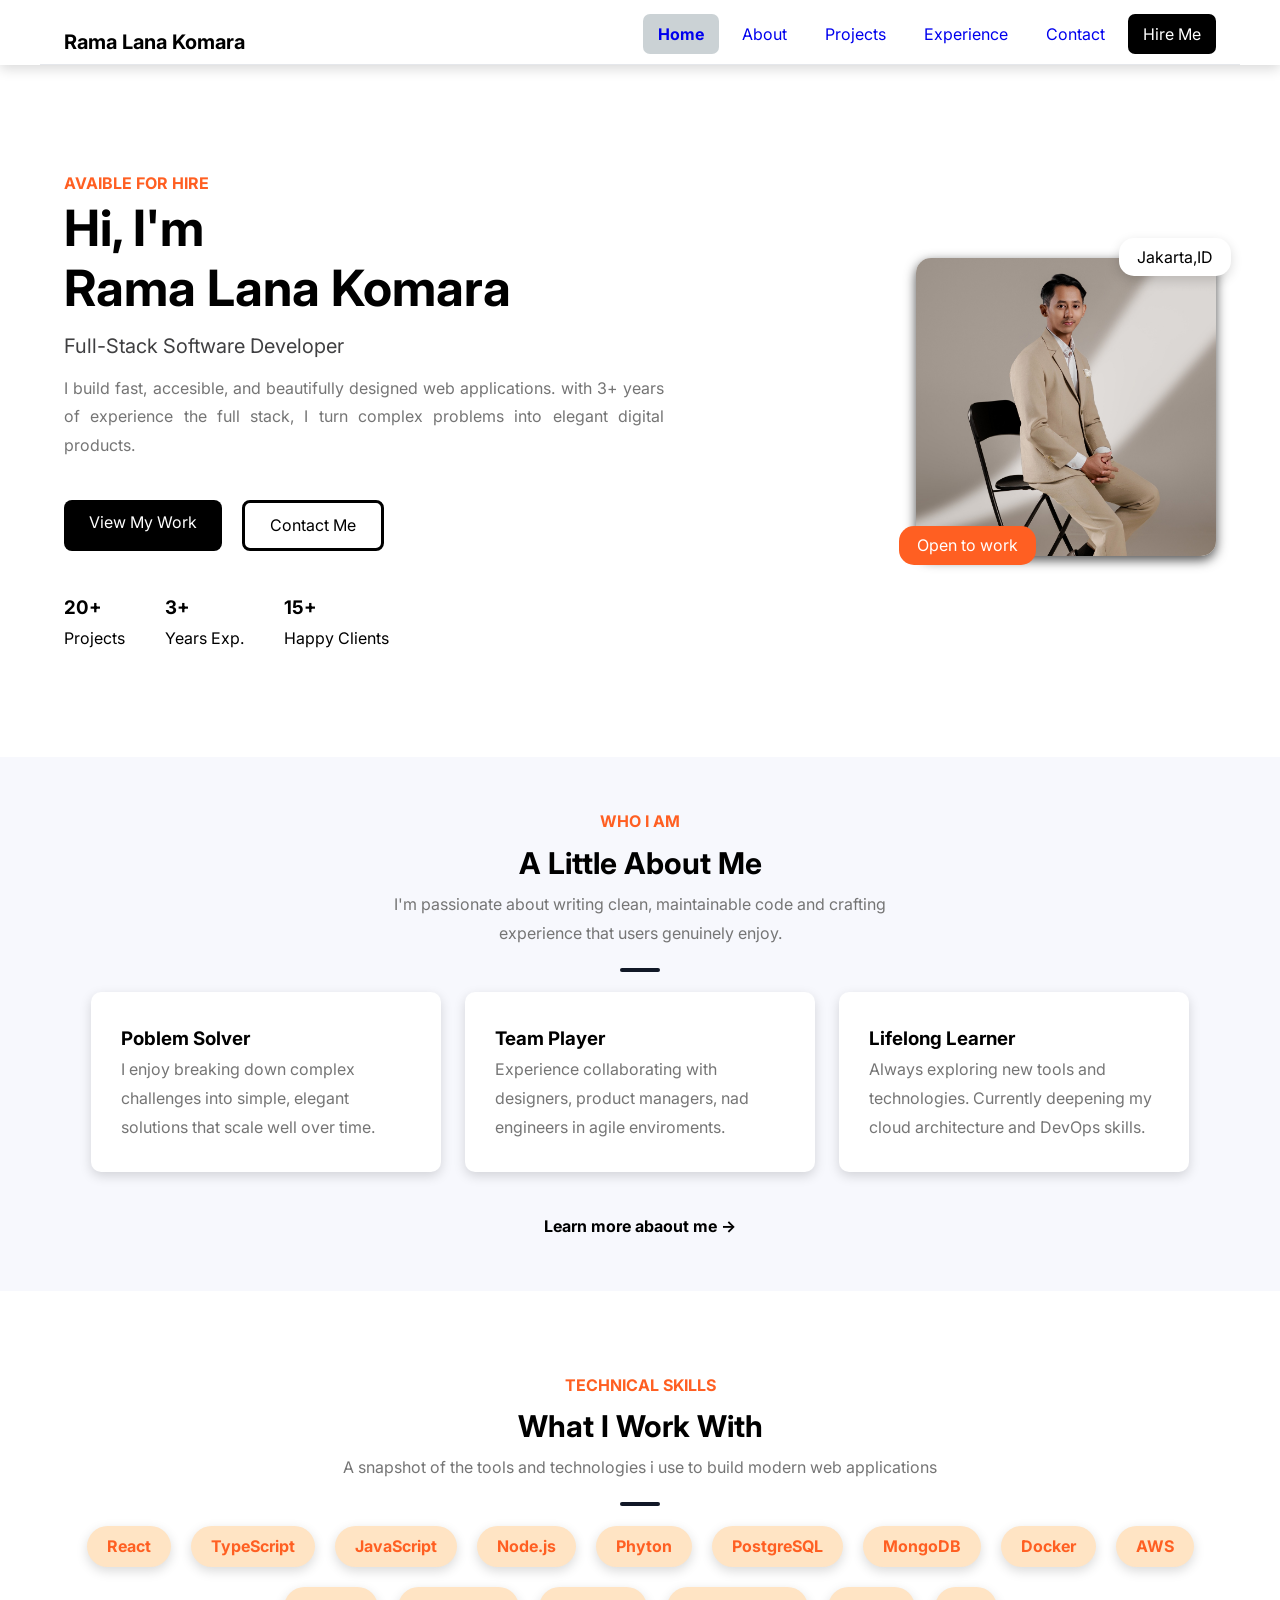
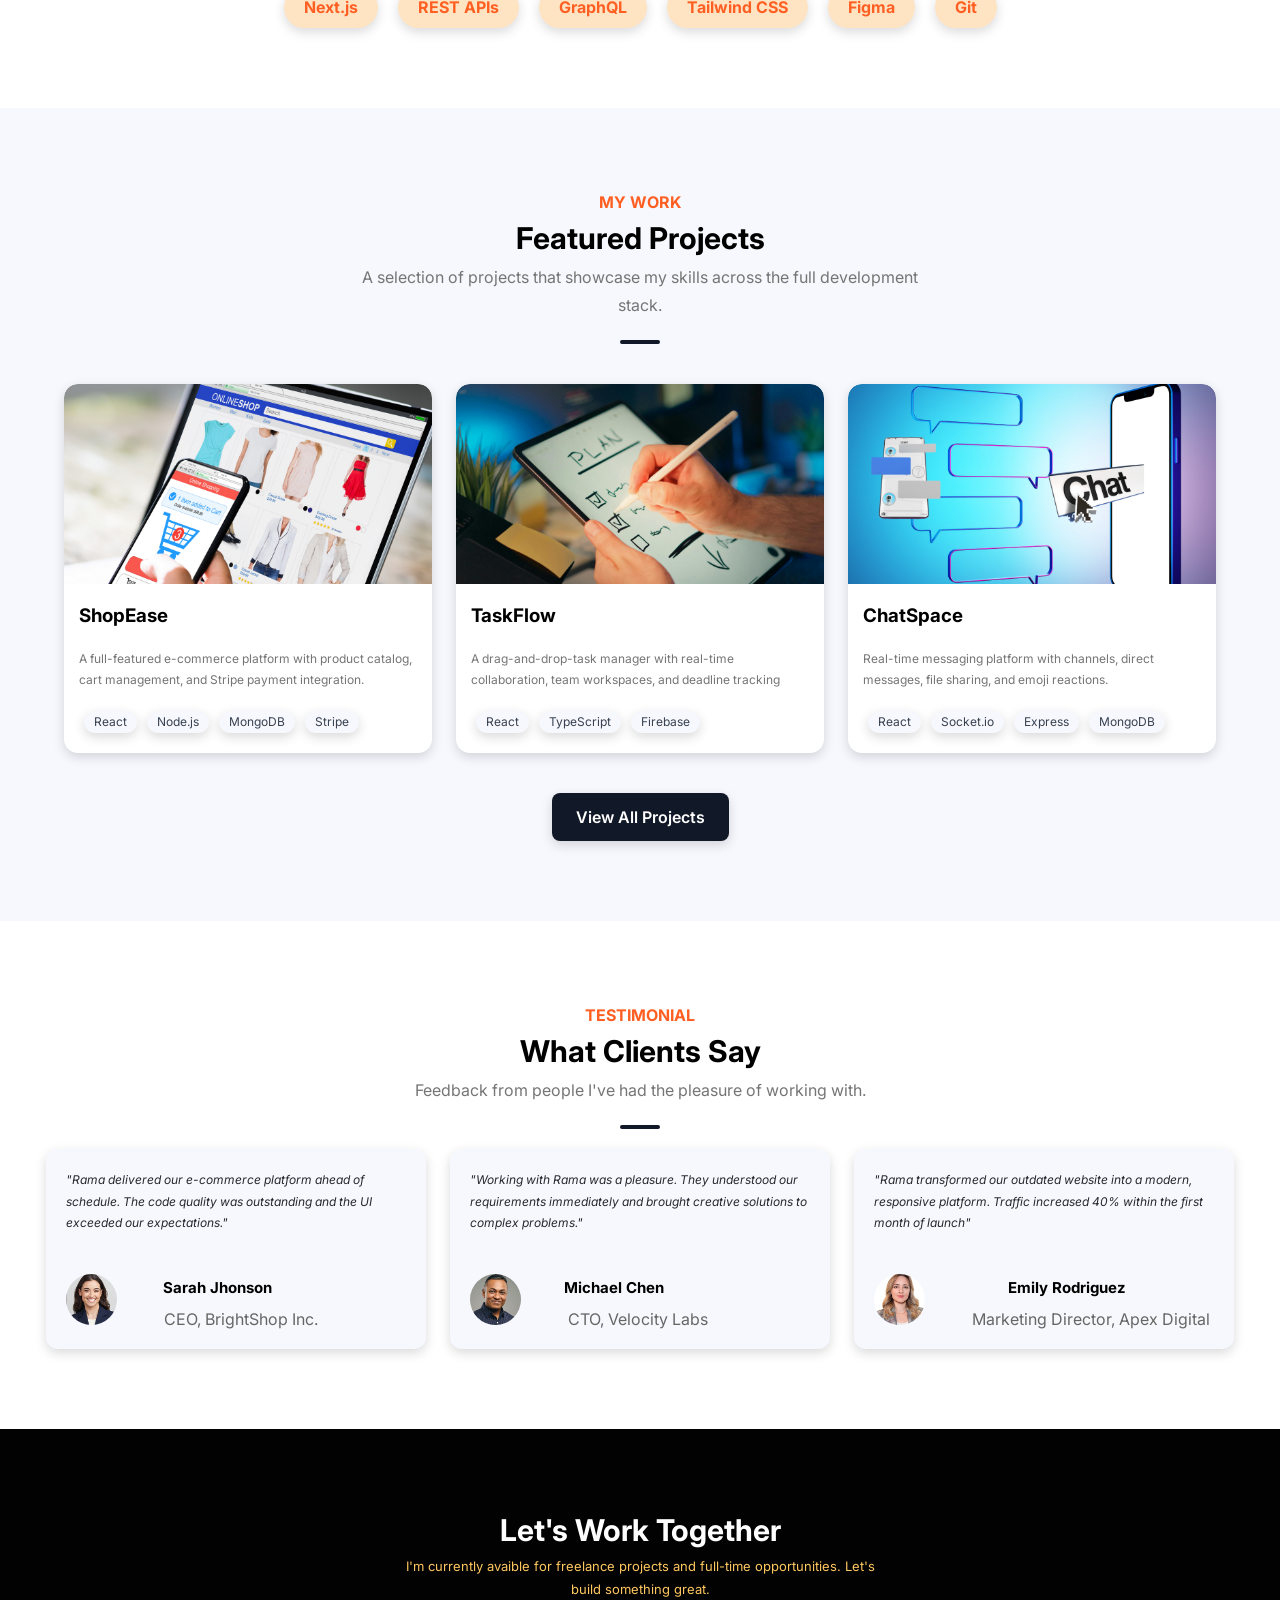
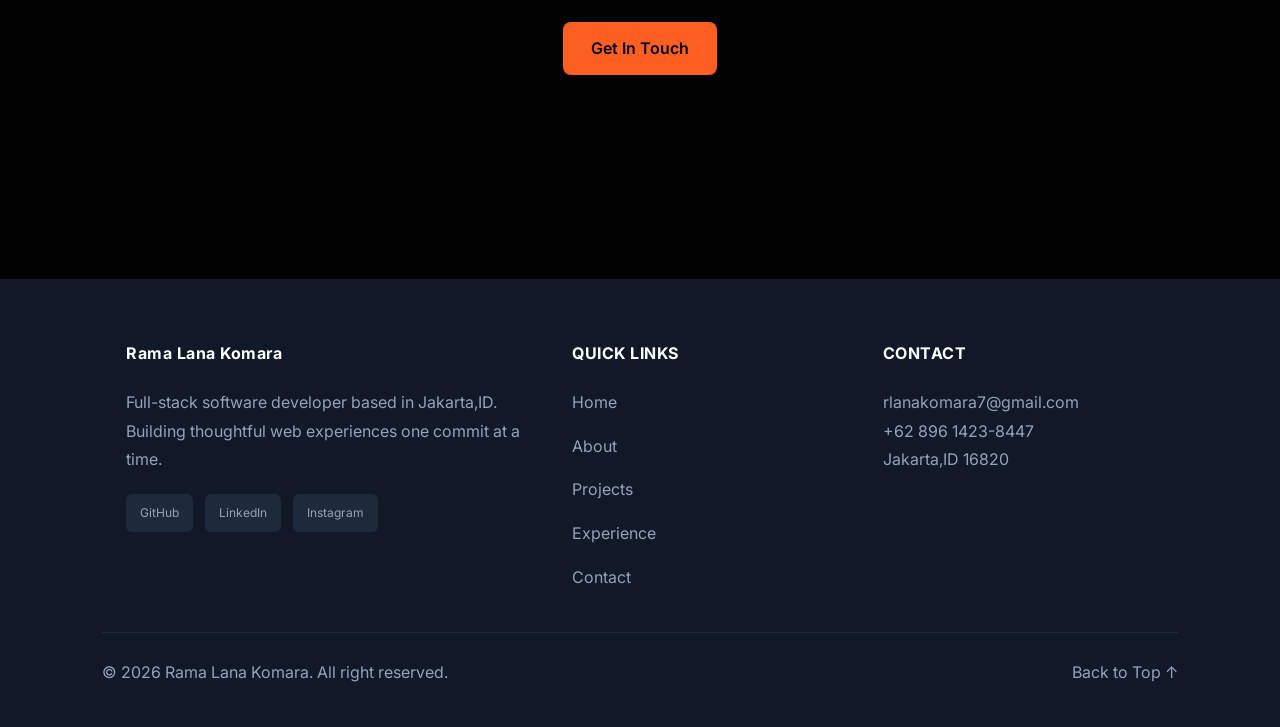
==== index.html @ f05e8a1c "feat : Personal Profile Rama Lana Komara" ====
<!doctype html>
<html lang="en">
  <head>
    <meta charset="UTF-8" />
    <meta name="viewport" content="width=device-width, initial-scale=1.0" />
    <title>Rama Lana Komara</title>
    <link
      href="https://fonts.googleapis.com/css2?family=Inter:wght@100..900&display=swap"
      rel="stylesheet"
    />
    <link rel="stylesheet" href="styles.css" />
  </head>
  <body>
    <header id="home">
      <div class="container">
        <p class="logo">Rama Lana Komara</p>

        <button class="hamburger" id="hamburgerBtn" aria-label="Buka menu">
          <span></span>
          <span></span>
          <span></span>
        </button>

        <nav>
          <ul class="nav">
            <li><a class="navlist active" href="#home">Home</a></li>
            <li><a class="navlist" href="./pages/about.html">About</a></li>
            <li><a class="navlist" href="./pages/project.html">Projects</a></li>
            <li>
              <a class="navlist" href="./pages/experience.html">Experience</a>
            </li>
            <li><a class="navlist" href="./pages/contact.html">Contact</a></li>
            <li><a class="navlist" href="">Hire Me</a></li>
          </ul>
        </nav>
      </div>
    </header>

    <main>
      <section class="hero">
        <div class="container-hero">
          <div>
            <p class="orangetext">AVAIBLE FOR HIRE</p>
            <h1 class="nama">
              Hi, I'm <br />
              Rama Lana Komara
            </h1>
            <h2 class="fullstack">Full-Stack Software Developer</h2>
            <p class="introduction">
              I build fast, accesible, and beautifully designed web
              applications. with 3+ years of experience the full stack, I turn
              complex problems into elegant digital products.
            </p>

            <div class="btn-grup">
              <a class="btn1" href="./pages/project.html">View My Work</a>
              <a class="btn2" href="./pages/contact.html">Contact Me</a>
            </div>

            <div class="stats">
              <div class="stat-item">
                <h3>20+</h3>
                <p>Projects</p>
              </div>

              <div class="stat-item">
                <h3>3+</h3>
                <p>Years Exp.</p>
              </div>

              <div class="stat-item">
                <h3>15+</h3>
                <p>Happy Clients</p>
              </div>
            </div>
          </div>
          <div class="profile-card">
            <div>
              <p class="city">Jakarta,ID</p>
              <img class="profile" src="./assets/SON_9681web.JPG" alt="" />
              <p class="status">Open to work</p>
            </div>
          </div>
        </div>
      </section>

      <section class="aboutme">
        <div class="container">
          <div class="self">
            <p class="orangetext">WHO I AM</p>
            <h2 class="sub">A Little About Me</h2>
            <p>
              I'm passionate about writing clean, maintainable code and crafting
              experience that users genuinely enjoy.
            </p>
          </div>
          <div class="divider"></div>
          <div class="passionate">
            <div class="passionate-card">
              <h3>Poblem Solver</h3>
              <p>
                I enjoy breaking down complex challenges into simple, elegant
                solutions that scale well over time.
              </p>
            </div>

            <div class="passionate-card">
              <h3>Team Player</h3>
              <p>
                Experience collaborating with designers, product managers, nad
                engineers in agile enviroments.
              </p>
            </div>
            <div class="passionate-card">
              <h3>Lifelong Learner</h3>
              <p>
                Always exploring new tools and technologies. Currently deepening
                my cloud architecture and DevOps skills.
              </p>
            </div>
          </div>
          <div class="learn-more">
            <a href="./pages/about.html">Learn more abaout me → </a>
          </div>
        </div>
      </section>

      <section class="skills">
        <div class="container">
          <div class="technical">
            <p class="orangetext">TECHNICAL SKILLS</p>
            <h2 class="sub">What I Work With</h2>
            <p>
              A snapshot of the tools and technologies i use to build modern web
              applications
            </p>
          </div>
          <div class="divider"></div>
          <div>
            <ul class="liskills">
              <li>React</li>
              <li>TypeScript</li>
              <li>JavaScript</li>
              <li>Node.js</li>
              <li>Phyton</li>
              <li>PostgreSQL</li>
              <li>MongoDB</li>
              <li>Docker</li>
              <li>AWS</li>
              <li>Next.js</li>
              <li>REST APIs</li>
              <li>GraphQL</li>
              <li>Tailwind CSS</li>
              <li>Figma</li>
              <li>Git</li>
            </ul>
          </div>
        </div>
      </section>

      <section class="work">
        <div class="container">
          <div class="descmywork">
            <p class="orangetext">MY WORK</p>
            <h2 class="sub">Featured Projects</h2>
            <p>
              A selection of projects that showcase my skills across the full
              development stack.
            </p>
          </div>
          <div class="divider"></div>

          <div class="articlemywork">
            <article>
              <img class="imgproject" src="./assets/1.png" alt="" />
              <h3>ShopEase</h3>
              <p>
                A full-featured e-commerce platform with product catalog, cart
                management, and Stripe payment integration.
              </p>
              <ul>
                <li class="lifeatured">React</li>
                <li class="lifeatured">Node.js</li>
                <li class="lifeatured">MongoDB</li>
                <li class="lifeatured">Stripe</li>
              </ul>
            </article>

            <article>
              <img class="imgproject" src="./assets/3.png" alt="" />
              <h3>TaskFlow</h3>
              <p>
                A drag-and-drop-task manager with real-time collaboration, team
                workspaces, and deadline tracking
              </p>
              <ul>
                <li class="lifeatured">React</li>
                <li class="lifeatured">TypeScript</li>
                <li class="lifeatured">Firebase</li>
              </ul>
            </article>

            <article>
              <img class="imgproject" src="./assets/2.png" alt="" />
              <h3>ChatSpace</h3>
              <p>
                Real-time messaging platform with channels, direct messages,
                file sharing, and emoji reactions.
              </p>
              <ul>
                <li class="lifeatured">React</li>
                <li class="lifeatured">Socket.io</li>
                <li class="lifeatured">Express</li>
                <li class="lifeatured">MongoDB</li>
              </ul>
            </article>
          </div>
          <a class="viewproject" href="./pages/project.html"
            >View All Projects</a
          >
        </div>
      </section>

      <section class="testimonial">
        <div class="desctestimonial">
          <p class="orangetext">TESTIMONIAL</p>
          <h2 class="sub">What Clients Say</h2>
          <p>Feedback from people I've had the pleasure of working with.</p>
        </div>
        <div class="divider"></div>
        <div class="container-testi">
          <article class="testimonial-card">
            <blockquote>
              <p>
                "Rama delivered our e-commerce platform ahead of schedule. The
                code quality was outstanding and the UI exceeded our
                expectations."
              </p>
            </blockquote>
            <div class="client">
              <img class="imgclient" src="./assets/zxcv.jpg" alt="" />
              <div>
                <h3>Sarah Jhonson</h3>
                <p>CEO, BrightShop Inc.</p>
              </div>
            </div>
          </article>

          <article class="testimonial-card">
            <blockquote>
              <p>
                "Working with Rama was a pleasure. They understood our
                requirements immediately and brought creative solutions to
                complex problems."
              </p>
            </blockquote>
            <div class="client">
              <img class="imgclient" src="./assets/zx.jpg" alt="" />
              <div>
                <h3>Michael Chen</h3>
                <p>CTO, Velocity Labs</p>
              </div>
            </div>
          </article>

          <article class="testimonial-card">
            <blockquote>
              <p>
                "Rama transformed our outdated website into a modern, responsive
                platform. Traffic increased 40% within the first month of
                launch"
              </p>
            </blockquote>
            <div class="client">
              <img class="imgclient" src="./assets/zxc.jpg" alt="" />
              <div>
                <h3>Emily Rodriguez</h3>
                <p>Marketing Director, Apex Digital</p>
              </div>
            </div>
          </article>
        </div>
      </section>

      <section class="together">
        <div class="container">
          <h2>Let's Work Together</h2>
          <p>
            I'm currently avaible for freelance projects and full-time
            opportunities. Let's build something great.
          </p>
          <a href="./pages/contact.html">Get In Touch</a>
        </div>
      </section>
    </main>

    <footer>
      <div class="container">
        <div class="your">
          <h3>Rama Lana Komara</h3>
          <p>
            Full-stack software developer based in Jakarta,ID. Building
            thoughtful web experiences one commit at a time.
          </p>
          <ul class="SOCMED">
            <li><a href="https://github.com/rlanakomara7">GitHub</a></li>
            <li>
              <a href="https://www.linkedin.com/in/rama-lana-komara/"
                >LinkedIn</a
              >
            </li>
            <li>
              <a href="https://www.instagram.com/ramalana.k/">Instagram</a>
            </li>
          </ul>
        </div>

        <div>
          <h3>QUICK LINKS</h3>
          <ul class="quicklink">
            <li><a href="#home">Home</a></li>
            <li><a href="./pages/about.html">About</a></li>
            <li><a href="./pages/project.html">Projects</a></li>
            <li><a href="./pages/experience.html">Experience</a></li>
            <li><a href="./pages/contact.html">Contact</a></li>
          </ul>
        </div>

        <div class="contact">
          <h3>CONTACT</h3>
          <p>rlanakomara7@gmail.com</p>
          <p>+62 896 1423-8447</p>
          <p>Jakarta,ID 16820</p>
        </div>
      </div>
      <hr />
      <div class="copyright">
        <p>&copy; 2026 Rama Lana Komara. All right reserved.</p>
        <a href="#home">Back to Top ↑</a>
      </div>
    </footer>
  </body>
</html>
---- styles.css ----
* {
  margin: 0;
  padding: 0;
  box-sizing: border-box;
}

:root {
  --primary: #ffffff;
  --secondary: #f7f8fd;
  --third: rgb(181, 191, 196);
  --shadow: 0 4px 12px rgba(0, 0, 0, 0.15);
}

body {
  font-family: "Inter", sans-serif;
  line-height: 1.8;
  margin: 0 auto;
}

.container {
  width: 100%;
  max-width: 1200px;
  margin: 0 auto;
  padding: 0 24px;
}

/* section ------------------------------------------------- */
.hero {
  padding: 80px 0;
}

.aboutme {
  background: var(--secondary);
  padding: 80px 0;
}

.skills {
  padding: 80px 0;
}

.work {
  background: var(--secondary);
  padding: 80px 0;
}

.testimonial {
  padding: 80px 0;
}

footer {
  background: #111827;
  color: white;
  padding: 80px 80px;
}

.orangetext {
  color: #ff5f22;
  font-weight: bold;
}

.sub {
  font-size: 30px;
  color: black;
}

/* header ------------------------------------------------- */
header {
  box-shadow: var(--shadow);
}
#home .container {
  display: flex;
  justify-content: space-between;
  align-items: center;
  border-bottom: 1px solid #e5e7eb;
  width: 100%;
  padding-top: 20px;
}

.logo {
  font-size: 20px;
  font-weight: bolder;
}

.nav {
  list-style: none;
  display: flex;
  gap: 8px;
  margin-bottom: 15px;
}

.navlist {
  text-decoration: none;
  border-radius: 7px;
  border-style: none;
  padding: 10px 15px;
}

.nav li:last-child a {
  background-color: black;
  color: var(--primary);
}

.navlist:hover {
  background-color: var(--third);
}

.navlist.active {
  background-color: rgba(181, 191, 196, 0.7);
  font-weight: bold;
}

/* hero ------------------------------------------------- */
.container-hero {
  max-width: 1200px;
  margin: 0 auto;
  padding: 24px;
  display: flex;
  justify-content: space-between;
  align-items: center;
  gap: 60px;
}

.profile {
  width: 300px;
  border-radius: 15px;
  box-shadow: 0 4px 12px rgba(0, 0, 0, 0.7);
}

.stats {
  display: flex;
  gap: 40px;
  margin-top: 40px;
}
.aboutme {
  padding: 50px 0;
}

.btn-grup {
  display: flex;
  gap: 20px;
  margin-top: 40px;
}

.btn1,
.btn2 {
  text-decoration: none;
  border-radius: 8px;
  padding: 8px 25px;
}

.btn1 {
  color: white;
  background-color: black;
}

.btn2 {
  color: black;
  background-color: white;
  border-style: solid;
}

.nama {
  font-size: 50px;
  line-height: 1.2;
}

.fullstack {
  font-weight: 400;
  margin: 10px 0;
  font-size: 20px;
  color: #3f3f41;
}

.introduction {
  text-align: justify;
  max-width: 600px;
  color: rgb(117, 117, 117);
}

.profile-card {
  position: relative;
  display: inline-block;
  padding: 70px 0;
}
.city {
  position: absolute;
  top: 50px;
  right: -15px;

  background: white;
  padding: 5px 18px;
  border-radius: 15px;
  box-shadow: var(--shadow);
}

.status {
  color: white;
  position: absolute;
  bottom: 70px;
  left: -17px;
  background-color: #ff5f22;
  padding: 5px 18px;
  border-radius: 15px;
}

/* aboutme ------------------------------------------------- */

.self {
  text-align: center;
  max-width: 550px;
  color: rgb(117, 117, 117);
  margin: 0 auto;
}

.divider {
  width: 40px;
  border: none;
  height: 4px;
  background: #111827;
  border-radius: 999px;
  margin: 20px auto;
}

.passionate {
  display: flex;
  justify-content: center;
  gap: 24px;
}

.learn-more {
  text-align: center;
  margin-top: 40px;
}
.learn-more a {
  text-decoration: none;
  color: black;
  font-weight: bold;
}

.passionate-card {
  background-color: white;
  border-radius: 10px;
  padding: 30px;
  max-width: 350px;
  text-align: start;
  box-shadow: 0 4px 12px rgba(0, 0, 0, 0.15);
  p {
    color: rgb(117, 117, 117);
  }
}

/* skills ------------------------------------------------- */

.technical {
  text-align: center;
  max-width: 650px;
  color: rgb(117, 117, 117);
  margin: 0 auto;
}

.divider {
  width: 40px;
  border: none;
  height: 4px;
  background: #111827;
  border-radius: 999px;
  margin: 20px auto;
}

#skills {
  color: #ff5f22;
  font-weight: bold;
}

.liskills {
  display: flex;
  align-items: center;
  justify-content: center;
  flex-wrap: wrap;
  gap: 20px;
}

.liskills li {
  list-style: none;
  color: #ff5f22;
  background-color: bisque;
  border-radius: 24px;
  padding: 6px 20px;
  font-weight: bold;
  box-shadow: var(--shadow);
}

/* feautured my work project ------------------------------------------------- */

.descmywork {
  text-align: center;
  max-width: 600px;
  color: rgb(117, 117, 117);
  margin: 0 auto;
}

.divider {
  width: 40px;
  border: none;
  height: 4px;
  background: #111827;
  border-radius: 999px;
  margin: 20px auto;
}

.imgproject {
  width: 100%;
  border-radius: 14px 14px 0 0;
  height: 250px;
  object-fit: cover;
}

.descmywork h2 {
  margin: 6px 0 10px;
  color: black;
  font-size: 30px;
  line-height: 1;
}
/* ------------- Pakai Flex----------------- */
.articlemywork {
  display: flex;
  justify-content: center;
  align-items: stretch;
  gap: 24px;
  margin-top: 40px;
}

.articlemywork article {
  display: flex;
  flex-direction: column;
  background-color: var(--primary);
  border-radius: 14px;
  box-shadow: var(--shadow);
  overflow: hidden;
  flex: 1;
  border-radius: 14px;
}

.articlemywork article p {
  display: flex;
  text-align: start;
  color: rgb(117, 117, 117);
  margin: 0 auto;
  font-size: 12px;
  padding: 0 15px;
}

article ul {
  display: flex;
  flex-wrap: wrap;
  gap: 10px;
  margin: 20px 20px;
}

.articlemywork article li {
  font-size: 12px;
  display: flex;
  text-align: justify;
  list-style: none;
  padding: 0 10px;
  border-radius: 24px;
  background-color: var(--secondary);
  box-shadow: 0 4px 12px rgba(0, 0, 0, 0.15);
}

.articlemywork article h3 {
  padding: 15px 15px;
}

.viewproject {
  display: block;
  width: fit-content;
  margin: 40px auto 0;
  padding: 10px 24px;
  color: white;
  background-color: #111827;
  border-radius: 8px;
  text-decoration: none;
  font-weight: 600;
  box-shadow: var(--shadow);
}

/* testimonial ------------------------------------------------- */

.desctestimonial {
  text-align: center;
  max-width: 600px;
  color: rgb(117, 117, 117);
  margin: 0 auto;
}

.desctestimonial h2 {
  margin: 6px 0 10px;
  color: black;
  font-size: 30px;
  line-height: 1;
}
.divider {
  width: 40px;
  border: none;
  height: 4px;
  background: #111827;
  border-radius: 999px;
  margin: 20px auto;
}

.container-testi {
  display: flex;
  justify-content: center;
  flex-direction: row;
  max-width: 1200px;
  margin: 0 auto;
  gap: 24px;
}

.client {
  display: flex;
  flex-direction: row;
  margin: 20px 20px;
  gap: 20px;
}

.imgclient {
  position: absolute;
  width: 4%;
  border-radius: 50%;
}

.client div {
  text-align: center;
  padding-left: 50px;
}

.testimonial-card {
  width: 380px;
  height: 200px;
  border-radius: 12px;
  background-color: var(--secondary);
  box-shadow: var(--shadow);
}

.testimonial blockquote {
  color: rgb(38, 41, 46);
  font-style: italic;
  font-size: 12px;
  padding: 20px 20px;
}

.client h3 {
  margin: 0 0 6px;
  font-size: 15px;
}

.client p {
  margin: 0;
  color: #666;
  line-height: 1.5;
  padding-left: 48px;
}

/* together ------------------------------------------------- */

.together {
  background-color: rgb(2, 2, 2);
  height: 50vh;
  color: rgb(255, 199, 96);
  text-align: center;
  margin: 0 auto;
  padding: 80px;
}
.together p {
  margin: 0 auto;
  font-size: small;
  font-weight: 400;
  max-width: 500px;
}

.together a {
  text-decoration: none;
  color: rgb(4, 4, 19);
  display: inline-block;
  padding: 12px 28px;
  background-color: #ff5f22;
  text-decoration: none;
  border-radius: 8px;
  font-weight: 600;
  margin-top: 20px;
}
.together h2 {
  margin: 6px 0 10px;
  color: white;
  font-size: 30px;
  line-height: 1;
}

/* footer ------------------------------------------------- */
footer {
  padding: 60px 8% 40px;
  align-items: center;
}

footer .container {
  display: grid;
  grid-template-columns: 1.5fr 1fr 1fr;
  justify-content: center;
  align-items: start;
  width: 100%;
  gap: 40px;
}

.container li,
.container a {
  text-decoration: none;
  list-style: none;
}

footer h3 {
  color: white;
  margin-bottom: 20px;
  font-size: 16px;
  letter-spacing: 0.5px;
}

.SOCMED {
  padding: 0;
  margin: 0;
  display: flex;
  gap: 12px;
}

.SOCMED li a {
  display: inline-block;
  text-decoration: none;
  color: #94a3b8;
  background-color: #1e293b;
  padding: 8px 14px;
  border-radius: 6px;
  font-size: 12px;
  margin-top: 20px;
}

.quicklink {
  list-style: none;
  padding: 0;
  margin: 0;
  display: flex;
  flex-direction: column;
  gap: 15px;
}

.quicklink li a {
  text-decoration: none;
  color: #94a3b8;
}

footer hr {
  width: 100%;
  border: none;
  border-top: 1px solid #1e293b;
  margin: 40px 0 25px 0;
}

.copyright {
  display: flex;
  text-align: center;
  justify-content: space-between;
}

.your p,
.copyright p,
.contact p,
.copyright a {
  color: #94a3b8;
}
.copyright a {
  text-decoration: none;
}

/* =========================================================
   PAGE: ABOUT (/pages/about.html)
========================================================= */

.page-header {
  background: var(--secondary);
  padding: 80px 0;
  text-align: center;
}

.page-header h1 {
  font-size: 42px;
  color: black;
  margin: 10px 0;
}

.page-header .lead {
  max-width: 600px;
  margin: 0 auto;
  color: rgb(117, 117, 117);
}

.about-story {
  padding: 80px 0;
}

.about-story .datathumb {
  display: flex;
  gap: 30px;
  margin-top: 30px;
}

.datathumb li {
  background-color: var(--secondary);
  box-shadow: var(--shadow);
  padding: 5px 10px;
  border-radius: 24px;
  font-weight: 300;
  font-size: 14px;
}
.about-story-grid {
  display: flex;
  align-items: center;
  gap: 180px;
}

.about-story-grid img {
  width: 320px;
  border-radius: 15px;
  box-shadow: var(--shadow);
}

.about-story-text h2 {
  font-size: 30px;
  color: black;
  margin-bottom: 16px;
}

.about-story-text p {
  color: rgb(117, 117, 117);
  text-align: justify;
  margin-bottom: 16px;
  max-width: 1000px;
}

.values-grid {
  display: flex;
  justify-content: center;
  gap: 24px;
  margin-top: 40px;
  flex-wrap: wrap;
}

.academicbg {
  background-color: var(--secondary);
  padding: 50px 50px;
}

.timeline {
  max-width: 900px;
  margin: 40px auto 0;
}

.timeline-item:not(:last-child)::before {
  content: "";
  position: absolute;
  left: 7px;
  top: 100px;
  width: 2px;
  height: 100%;
  background: var(--third);
}

.timeline-dot {
  width: 16px;
  height: 16px;
  border-radius: 50%;
  background: #ff5f22;
  flex-shrink: 0;
  margin-top: 90px;
}

.timeline-item {
  display: flex;
  gap: 24px;
  padding-bottom: 32px;
  position: relative;
}

.timeline-content {
  background-color: var(--primary);
  box-shadow: var(--shadow);
  padding: 20px 20px;
  border-radius: 14px;
  font-size: medium;
}

.timeline-content h3 {
  color: black;
  margin-bottom: 4px;
}

.timeline-content span {
  color: #ff5f22;
  font-size: 13px;
  font-weight: bold;
}

.timeline-content p {
  margin-top: 6px;
  padding:;
}

.eduyear {
  color: #ff5f22;
  font-weight: 600;
  font-size: small;
}
.eduplace {
  color: #ff5f22;
  font-weight: bold;
}
.timelinehead {
  display: flex;
  justify-content: space-between;
  align-items: center;
}

.timelinehead p {
  background-color: #f3d2c5;
  padding: 0 5px;
  border-radius: 24px;
}

.timelinedesc {
  font-size: 0.9em;
}

.career {
  padding: 50px 50px;
}
.experiencehead {
  display: flex;
  justify-content: space-between;
  align-items: center;
}

.experience-card {
  background-color: var(--primary);
  box-shadow: var(--shadow);
  padding: 20px 20px;
  border-radius: 14px;
  margin: 30px;
}
.experiencehead h3 {
  font-size: 1.3em;
}
.experiencehead p {
  background-color: var(--secondary);
  box-shadow: var(--shadow);
  font-size: 0.8em;
}

.loct {
  font-weight: 500;
}

.experiencelist li {
  color: #37465c;
  list-style: disc;
  list-style-position: inside;
}

.proficiency {
  padding: 50px 50px;
  background-color: var(--secondary);
}

.skill-grid {
  display: grid;
  grid-template-columns: repeat(2, 1fr);
  column-gap: 60px;
  row-gap: 0;
  margin-top: 40px;
}

.skill-column {
  display: flex;
  flex-direction: column;
  gap: 28px;
}

.skill-item {
  width: 100%;
}

.skill-label {
  display: flex;
  justify-content: space-between;
  align-items: center;
  margin-bottom: 8px;
}

.skill-label h3 {
  font-size: 1em;
  font-weight: 500;
}

.skill-label p {
  color: #ff5f22;
  font-weight: bold;
  font-size: 14px;
}

.skill-bar {
  width: 100%;
  height: 6px;
  background: #9baeca;
  border-radius: 999px;
  /* overflow: hidden; */
}

.skill-fill {
  height: 100%;
  background-color: #111827;
  border-radius: 999px;
}

.li-hobbies {
  display: flex;
  align-items: center;
  justify-content: center;
  flex-wrap: wrap;
  gap: 20px;
  margin-top: 50px;
}

.li-hobbies li {
  list-style: none;
  color: black;
  background-color: var(--secondary);
  border-radius: 24px;
  padding: 6px 20px;
  font-weight: 400;
  box-shadow: var(--shadow);
}

/* =========================================================
   PAGE: My Projects (/pages/project.html)
========================================================= */

.detail-list {
  display: flex;
  justify-content: center;
  gap: 30px;
  list-style: none;
  margin-top: 40px;
  margin-bottom: 40px;
}

.filter-btn {
  background-color: var(--secondary);
  box-shadow: var(--shadow);
  padding: 5px 20px;
  border-radius: 999px;
  border: 1px solid var(--secondary);
  cursor: pointer;
  font-size: 0.9em;
}

.filter-btn.active {
  color: white;
  background-color: #111827;
}

.project-grid {
  display: grid;
  grid-template-columns: repeat(3, 1fr);
  gap: 24px;
  margin: 30px 100px;
}

.project-card {
  display: flex;
  flex-direction: column;
  background: var(--primary);
  border-radius: 14px;
  box-shadow: var(--shadow);
}

.imgproject {
  width: 100%;
  height: 200px;
  object-fit: cover;
}

.project-body {
  display: flex;
  flex-direction: column;
  /* flex: 1; */
  padding: 20px;
}

.project-label {
  display: flex;
  justify-content: space-between;
  align-items: center;
  margin-bottom: 8px;
}

.project-label h3 {
  font-size: 1em;
  color: #111827;
}

.badge {
  font-size: 11px;
  font-weight: 600;
  color: #ff5f22;
  background: #fff1eb;
  padding: 4px 10px;
  border-radius: 999px;
}

.project-desc {
  font-size: 13px;
  color: #6b7280;
  margin-bottom: 16px;
}

.tech-list {
  display: flex;
  flex-wrap: wrap;
  gap: 8px;
  list-style: none;
  margin-bottom: 20px;
}

.lifeatured {
  font-size: 11px;
  background: var(--secondary);
  padding: 4px 10px;
  border-radius: 999px;
  color: #374151;
}

.btn-project {
  display: flex;
  gap: 15px;
  margin-top: auto;
}

.git,
.live {
  flex: 1;
  text-align: center;
  padding: 8px 0;
  border-radius: 8px;
  text-decoration: none;
  font-size: 13px;
  font-weight: 600;
}

.git {
  border: 1px solid #d1d5db;
  color: #111827;
}

.live {
  background: #111827;
  color: white;
}

/* =========================================================
   PAGE: My Experience (/pages/experience.html)
========================================================= */

.page-header.experience {
  display: flex;
  justify-content: space-between;
  align-items: center;
  gap: 24px;
  padding: 50px 160px;
}

.page-header.experience .container {
  text-align: left;
}

.page-header.experience .lead {
  margin: 0;
}

.download {
  display: inline-flex;
  align-items: center;
  gap: 8px;
  background-color: #111827;
  border-radius: 10px;
  color: white;
  padding: 12px 28px;
  white-space: nowrap;
}

.work-history {
  padding: 80px 0;
}

.table-wrapper {
  margin-top: 40px;
  overflow-x: auto;
  border-radius: 14px;
  box-shadow: var(--shadow);
}

.work-table {
  width: 100%;
  border-collapse: collapse;
  background: var(--primary);
}

.work-table thead {
  background: #111827;
  color: white;
}

.work-table th {
  padding: 18px 16px;
  text-align: left;
  font-size: 14px;
  font-weight: 600;
}

.work-table td {
  padding: 18px 16px;
  border-bottom: 1px solid #ececec;
  color: #4b5563;
  font-size: 14px;
}

.work-table tbody tr:hover {
  background: #f8fafc;
}

.status-badge {
  display: inline-block;
  padding: 5px 12px;
  border-radius: 999px;
  font-size: 12px;
  font-weight: 600;
  background: #fff1eb;
  color: #ff5f22;
}

.divider.left {
  margin: 20px 0;
}

.container-certificate {
  display: grid;
  grid-template-columns: repeat(3, 1fr);
  margin-top: 24px;
  gap: 24px;
}

.certificate-cards {
  display: flex;
  align-items: center;
  padding: 20px;
  gap: 20px;
  border-radius: 14px;
  background-color: var(--secondary);
  box-shadow: var(--shadow);
}

.title-certifications {
  width: 50px;
  height: 50px;
  display: flex;
  align-items: center;
  justify-content: center;
  font-size: 12px;
  font-weight: 700;
  border-radius: 14px;
  flex-shrink: 0;
  color: #ff5f22;
  background-color: #fff1eb;
}

.certificate h3 {
  margin-bottom: 6px;
  font-size: 16px;
}

.company {
  color: #ff5f22;
  font-size: 13px;
  margin-bottom: 6px;
}

.date {
  color: #9ca3af;
  font-size: 12px;
}

.recog-awards {
  padding: 60px 0 80px;
  margin-top: 40px;
}

.awards-grid {
  display: grid;
  grid-template-columns: repeat(2, 1fr);
  gap: 20px;
  margin-top: 32px;
}

.award-card {
  background: var(--primary);
  border: 1px solid #e5e7eb;
  border-radius: 12px;
  padding: 24px;
}

.award-top {
  display: flex;
  justify-content: space-between;
  align-items: flex-start;
  gap: 16px;
}

.award-top h3 {
  font-size: 15px;
  color: #111827;
}

.award-date {
  font-size: 12px;
  color: #9ca3af;
  white-space: nowrap;
  flex-shrink: 0;
}

.award-org {
  color: #ff5f22;
  font-size: 13px;
  font-weight: 600;
  margin: 6px 0 10px;
}

.award-desc {
  font-size: 13px;
  color: #6b7280;
  line-height: 1.6;
}

/* =========================================================
   PAGE: Contact (/pages/contact.html)
========================================================= */

.contact-section {
  padding: 60px 0 100px;
}

.contact-layout {
  display: grid;
  grid-template-columns: 2fr 1fr;
  gap: 40px;
  align-items: start;
}

/* ===== FORM CARD ===== */
.form-card {
  background: var(--primary);
}

.form-title {
  font-size: 22px;
  color: #111827;
  margin-bottom: 24px;
}

.form-row {
  display: grid;
  grid-template-columns: repeat(2, 1fr);
  gap: 20px;
}

.form-group {
  margin-bottom: 20px;
}

.form-group label {
  display: block;
  font-size: 13px;
  font-weight: 600;
  color: #374151;
  margin-bottom: 6px;
}

.required {
  color: #ff5f22;
}

.form-group input[type="text"],
.form-group input[type="email"],
.form-group input[type="tel"],
.form-group textarea {
  width: 100%;
  border: 1px solid #d1d5db;
  border-radius: 8px;
  padding: 10px 14px;
  font-family: inherit;
  font-size: 14px;
  color: #111827;
}

.choice-row {
  display: flex;
  gap: 24px;
}

.choice-item {
  display: flex;
  align-items: center;
  gap: 6px;
  font-size: 14px;
  color: #374151;
  font-weight: 400;
  cursor: pointer;
}

.checkbox-grid {
  display: grid;
  grid-template-columns: repeat(4, 1fr);
  gap: 12px 20px;
}

.form-actions {
  display: flex;
  gap: 12px;
  margin-top: 10px;
}

.btn-send {
  background: #111827;
  color: white;
  border: none;
  padding: 12px 28px;
  border-radius: 8px;
  font-weight: 600;
  font-size: 14px;
  cursor: pointer;
}

.btn-reset {
  background: white;
  color: #111827;
  border: 1px solid #d1d5db;
  padding: 12px 28px;
  border-radius: 8px;
  font-weight: 600;
  font-size: 14px;
  cursor: pointer;
}

/* ===== SIDEBAR ===== */
.contact-sidebar {
  display: flex;
  flex-direction: column;
  gap: 20px;
}

.sidebar-card {
  background: var(--secondary);
  border-radius: 14px;
  padding: 24px;
}

.sidebar-card h3 {
  font-size: 16px;
  color: #111827;
  margin-bottom: 20px;
}

.info-item {
  display: flex;
  gap: 12px;
  margin-bottom: 18px;
}

.info-item:last-child {
  margin-bottom: 0;
}

.info-icon {
  flex-shrink: 0;
}

.info-label {
  font-size: 13px;
  font-weight: 600;
  color: #111827;
}

.info-value {
  font-size: 13px;
  color: #6b7280;
}

.info-link {
  color: #ff5f22;
  font-weight: 600;
}

.social-list {
  list-style: none;
}

.social-list li {
  display: flex;
  justify-content: space-between;
  align-items: center;
  padding-bottom: 14px;
  margin-bottom: 14px;
  border-bottom: 1px solid #e5e7eb;
  font-size: 14px;
  color: #111827;
  font-weight: 500;
}

.social-list a {
  color: #9ca3af;
  text-decoration: none;
  font-size: 13px;
  font-weight: 400;
}

.location-card {
  background: #fff1eb;
  text-align: center;
}

.location-pin {
  width: 44px;
  height: 44px;
  border-radius: 50%;
  background: #111827;
  color: white;
  display: flex;
  align-items: center;
  justify-content: center;
  margin: 0 auto 12px;
  font-size: 18px;
}

.location-city {
  color: #ff5f22;
  font-weight: 700;
  font-size: 15px;
}

.location-country {
  color: #6b7280;
  font-size: 13px;
  margin: 4px 0;
}

.location-coord {
  color: #9ca3af;
  font-size: 12px;
}

/* --------------- Hamburger -------------------- */

.hamburger {
  display: none;
  flex-direction: column;
  justify-content: space-between;
  /* background-color: #111827; */
  width: 28px;
  height: 20px;
  border: none;
  cursor: pointer;
  padding: 0;
  z-index: 999;
}

.hamburger span {
  display: block;
  width: 100%;
  height: 3px;
  background-color: #111827;
  border-radius: 2px;
  transition:
    transform 0.3s ease,
    opacity 0.3s ease;
}

/* .hamburger.active span:nth-child9(1) {
  transform: translateY(8.5px) rotate(45deg);
}
.hamburger.active span:nth-child(2) {
  opacity: 0;
}
.hamburger.active span:nth-child(3) {
  transform: translateY(-8.5px) rotate(-45deg);
} */

@media (max-width: 768px) {
  .hamburger {
    display: flex;
  }

  .nav {
    position: fixed;
    top: 0;
    right: -100;
    width: 260px;
    height: 50vh;
    background-color: #fff;
    flex-direction: column;
    align-items: flex-start;
    padding: 30px 24px 24px;
    box-shadow: -2px 0 10px rgba(0, 0, 0, 0.15);
    z-index: 1000;
  }
  .section {
    flex-direction: column; /* LANGKAH 1: ubah arah jadi vertikal */
  }
  .section > * {
    width: 100%; /* LANGKAH 2: elemen jadi full lebar */
  }
  .section {
    text-align: center; /* LANGKAH 3: rata tengah (opsional, tergantung desain) */
  }
}
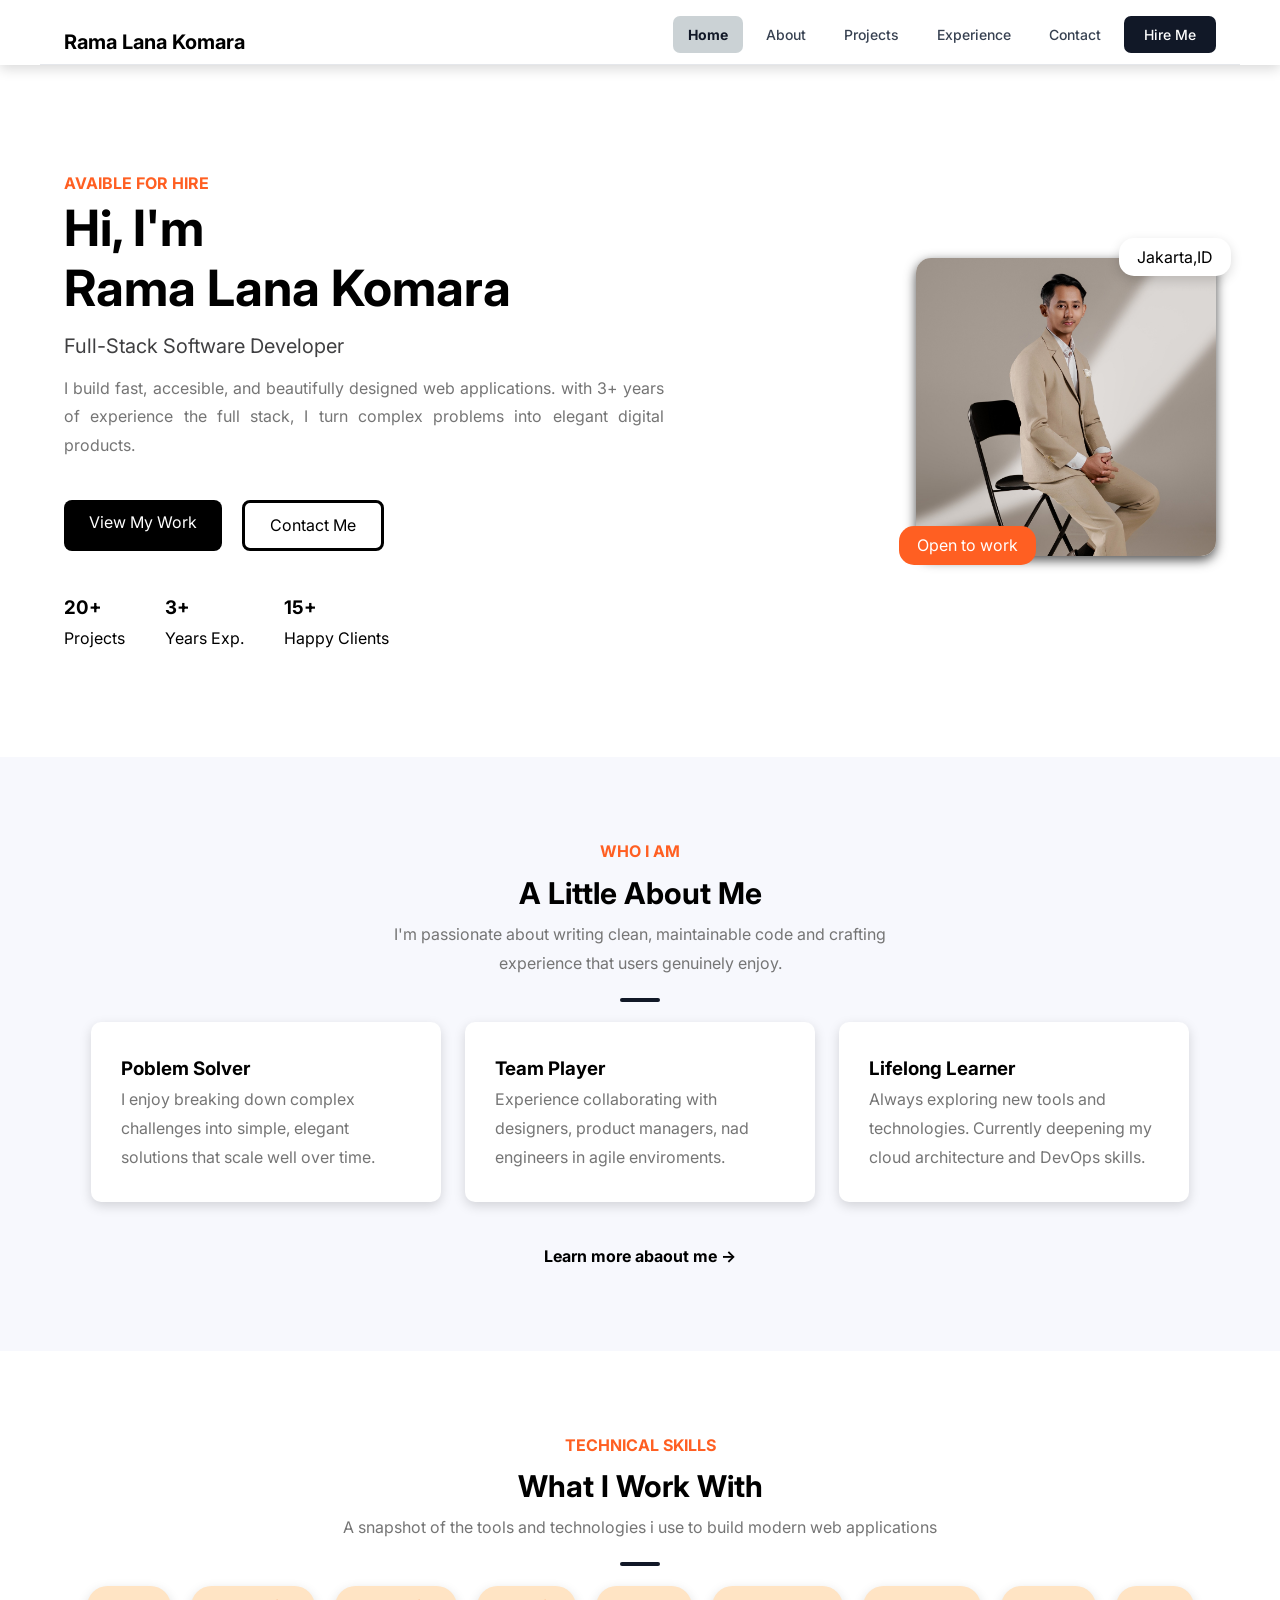
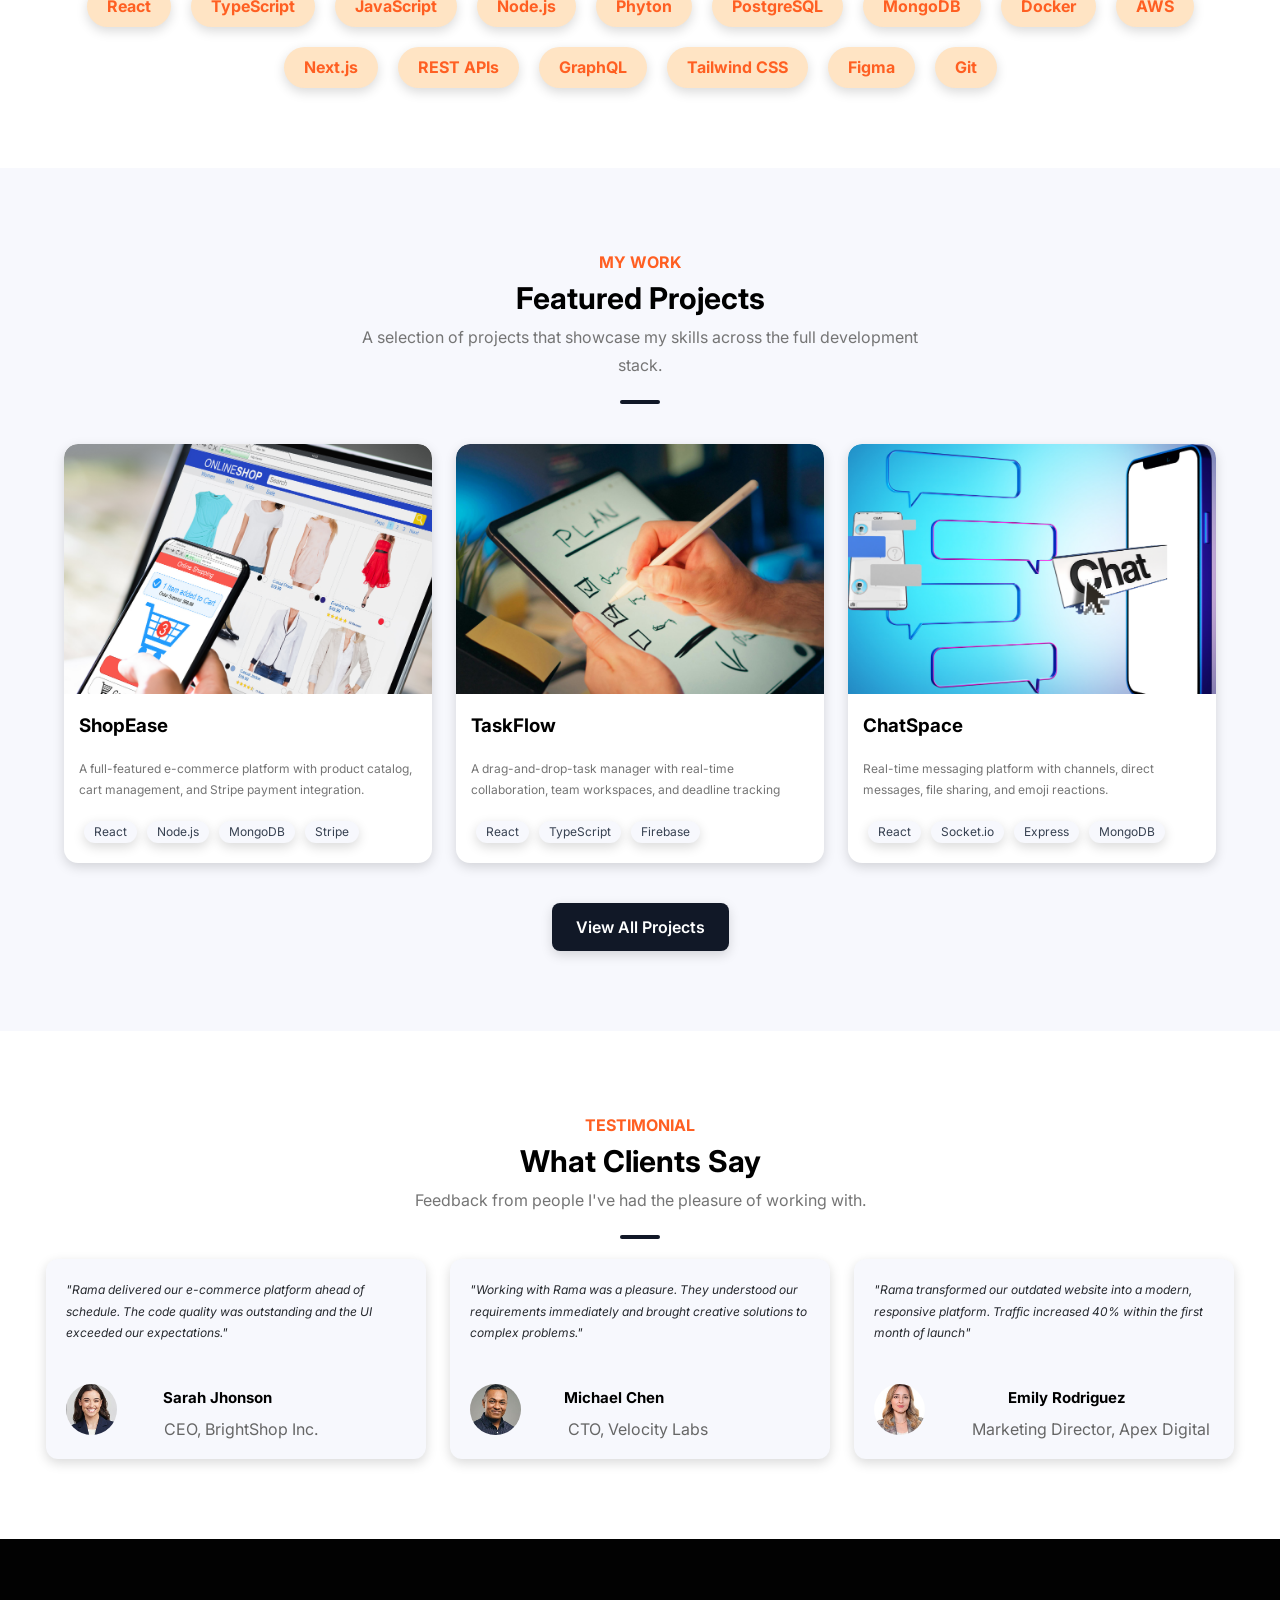
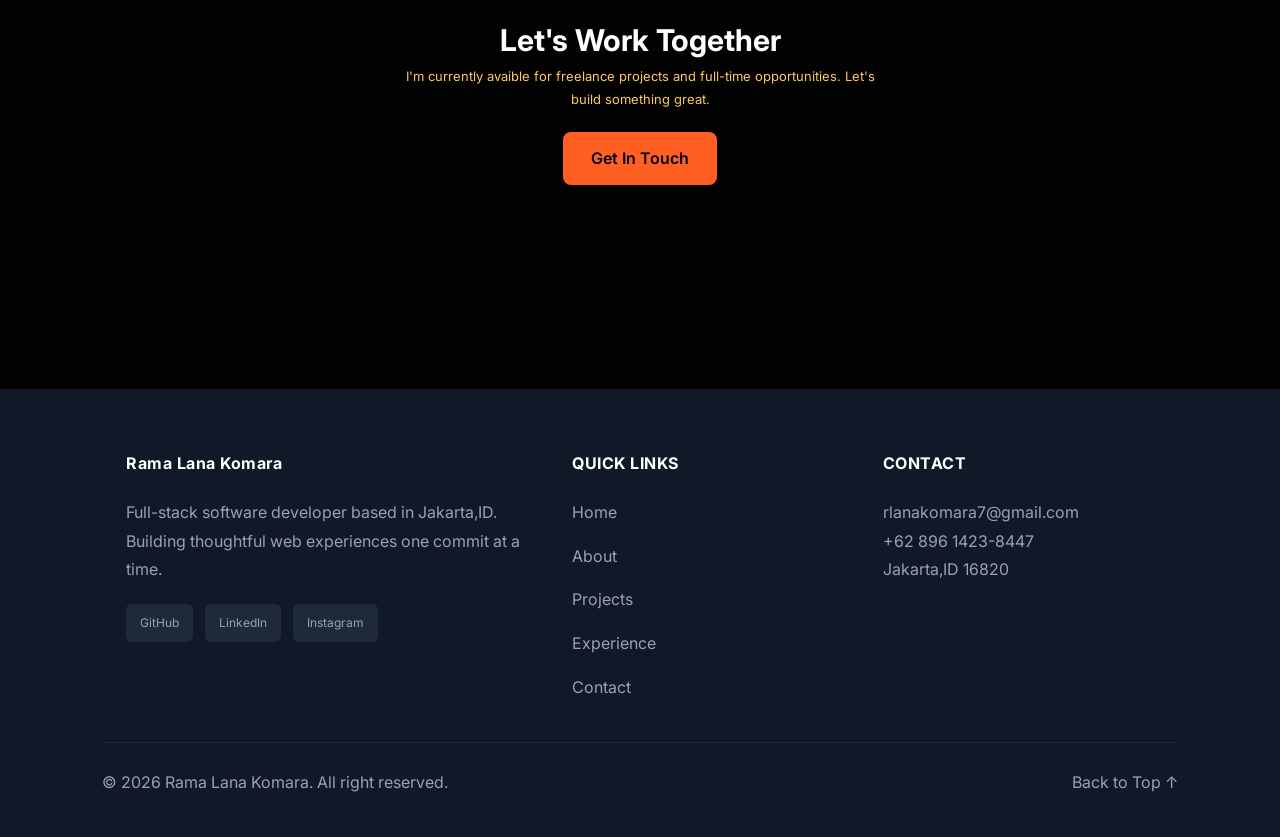
==== commit 90816502: "refac: restyle and bug fixed" ====
--- a/index.html
+++ b/index.html
@@ -339,5 +339,25 @@
         <a href="#home">Back to Top ↑</a>
       </div>
     </footer>
+
+    <script>
+      console.log("JS TERBACA");
+
+      document.addEventListener("DOMContentLoaded", function () {
+        console.log("DOM READY");
+
+        const hamburgerBtn = document.getElementById("hamburgerBtn");
+        const nav = document.querySelector("nav");
+
+        console.log(hamburgerBtn);
+        console.log(nav);
+
+        hamburgerBtn.addEventListener("click", function () {
+          console.log("BUTTON CLICK");
+
+          nav.classList.toggle("active");
+        });
+      });
+    </script>
   </body>
 </html>
--- a/styles.css
+++ b/styles.css
@@ -15,6 +15,7 @@
   font-family: "Inter", sans-serif;
   line-height: 1.8;
   margin: 0 auto;
+  overflow-x: hidden;
 }
 
 .container {
@@ -24,33 +25,26 @@
   padding: 0 24px;
 }
 
-/* section ------------------------------------------------- */
-.hero {
+/* ==========================================================
+   SECTION PADDING (umum)
+========================================================== */
+.hero,
+.aboutme,
+.skills,
+.work,
+.testimonial {
   padding: 80px 0;
 }
 
-.aboutme {
-  background: var(--secondary);
-  padding: 80px 0;
-}
-
-.skills {
-  padding: 80px 0;
-}
-
+.aboutme,
 .work {
   background: var(--secondary);
-  padding: 80px 0;
-}
-
-.testimonial {
-  padding: 80px 0;
 }
 
 footer {
   background: #111827;
   color: white;
-  padding: 80px 80px;
+  padding: 60px 8% 40px;
 }
 
 .orangetext {
@@ -63,10 +57,28 @@
   color: black;
 }
 
-/* header ------------------------------------------------- */
+.divider {
+  width: 40px;
+  border: none;
+  height: 4px;
+  background: #111827;
+  border-radius: 999px;
+  margin: 20px auto;
+}
+
+/* ==========================================================
+   HEADER / NAV
+========================================================== */
 header {
   box-shadow: var(--shadow);
-}
+  position: sticky;
+  top: 0;
+  left: 0;
+  width: 100%;
+  background: var(--primary);
+  z-index: 1000;
+}
+
 #home .container {
   display: flex;
   justify-content: space-between;
@@ -93,23 +105,75 @@
   border-radius: 7px;
   border-style: none;
   padding: 10px 15px;
-}
-
-.nav li:last-child a {
-  background-color: black;
-  color: var(--primary);
+  color: #374151;
+  font-weight: 500;
+  font-size: 14px;
+  white-space: nowrap;
+  transition:
+    background-color 0.2s ease,
+    color 0.2s ease;
+}
+
+.navlist:visited {
+  color: #374151;
 }
 
 .navlist:hover {
   background-color: var(--third);
+  color: #111827;
 }
 
 .navlist.active {
   background-color: rgba(181, 191, 196, 0.7);
+  color: #111827;
   font-weight: bold;
 }
 
-/* hero ------------------------------------------------- */
+.nav li:last-child a {
+  background-color: #111827;
+  color: var(--primary);
+  white-space: nowrap;
+  padding: 10px 20px;
+}
+
+.nav li:last-child a:visited {
+  color: var(--primary);
+}
+
+.nav li:last-child a:hover {
+  background-color: #ff5f22;
+  color: var(--primary);
+}
+
+/* Hamburger (satu sumber kebenaran, tidak diulang) */
+.hamburger {
+  display: none;
+  flex-direction: column;
+  justify-content: space-between;
+  margin-left: auto;
+  width: 28px;
+  height: 20px;
+  border: none;
+  cursor: pointer;
+  padding: 0;
+  background: transparent;
+  z-index: 2000;
+}
+
+.hamburger span {
+  display: block;
+  width: 100%;
+  height: 3px;
+  background-color: #111827;
+  border-radius: 2px;
+  transition:
+    transform 0.3s ease,
+    opacity 0.3s ease;
+}
+
+/* ==========================================================
+   HERO
+========================================================== */
 .container-hero {
   max-width: 1200px;
   margin: 0 auto;
@@ -130,9 +194,6 @@
   display: flex;
   gap: 40px;
   margin-top: 40px;
-}
-.aboutme {
-  padding: 50px 0;
 }
 
 .btn-grup {
@@ -182,11 +243,11 @@
   display: inline-block;
   padding: 70px 0;
 }
+
 .city {
   position: absolute;
   top: 50px;
   right: -15px;
-
   background: white;
   padding: 5px 18px;
   border-radius: 15px;
@@ -203,8 +264,9 @@
   border-radius: 15px;
 }
 
-/* aboutme ------------------------------------------------- */
-
+/* ==========================================================
+   ABOUT ME (home)
+========================================================== */
 .self {
   text-align: center;
   max-width: 550px;
@@ -212,15 +274,6 @@
   margin: 0 auto;
 }
 
-.divider {
-  width: 40px;
-  border: none;
-  height: 4px;
-  background: #111827;
-  border-radius: 999px;
-  margin: 20px auto;
-}
-
 .passionate {
   display: flex;
   justify-content: center;
@@ -231,6 +284,7 @@
   text-align: center;
   margin-top: 40px;
 }
+
 .learn-more a {
   text-decoration: none;
   color: black;
@@ -243,28 +297,21 @@
   padding: 30px;
   max-width: 350px;
   text-align: start;
-  box-shadow: 0 4px 12px rgba(0, 0, 0, 0.15);
-  p {
-    color: rgb(117, 117, 117);
-  }
-}
-
-/* skills ------------------------------------------------- */
-
+  box-shadow: var(--shadow);
+}
+
+.passionate-card p {
+  color: rgb(117, 117, 117);
+}
+
+/* ==========================================================
+   SKILLS (home)
+========================================================== */
 .technical {
   text-align: center;
   max-width: 650px;
   color: rgb(117, 117, 117);
   margin: 0 auto;
-}
-
-.divider {
-  width: 40px;
-  border: none;
-  height: 4px;
-  background: #111827;
-  border-radius: 999px;
-  margin: 20px auto;
 }
 
 #skills {
@@ -290,8 +337,9 @@
   box-shadow: var(--shadow);
 }
 
-/* feautured my work project ------------------------------------------------- */
-
+/* ==========================================================
+   FEATURED WORK (home)
+========================================================== */
 .descmywork {
   text-align: center;
   max-width: 600px;
@@ -299,29 +347,19 @@
   margin: 0 auto;
 }
 
-.divider {
-  width: 40px;
-  border: none;
-  height: 4px;
-  background: #111827;
-  border-radius: 999px;
-  margin: 20px auto;
-}
-
-.imgproject {
-  width: 100%;
-  border-radius: 14px 14px 0 0;
-  height: 250px;
-  object-fit: cover;
-}
-
 .descmywork h2 {
   margin: 6px 0 10px;
   color: black;
   font-size: 30px;
   line-height: 1;
 }
-/* ------------- Pakai Flex----------------- */
+
+.imgproject {
+  width: 100%;
+  height: 200px;
+  object-fit: cover;
+}
+
 .articlemywork {
   display: flex;
   justify-content: center;
@@ -338,7 +376,11 @@
   box-shadow: var(--shadow);
   overflow: hidden;
   flex: 1;
-  border-radius: 14px;
+}
+
+.articlemywork article .imgproject {
+  border-radius: 14px 14px 0 0;
+  height: 250px;
 }
 
 .articlemywork article p {
@@ -350,7 +392,7 @@
   padding: 0 15px;
 }
 
-article ul {
+.articlemywork article ul {
   display: flex;
   flex-wrap: wrap;
   gap: 10px;
@@ -365,7 +407,7 @@
   padding: 0 10px;
   border-radius: 24px;
   background-color: var(--secondary);
-  box-shadow: 0 4px 12px rgba(0, 0, 0, 0.15);
+  box-shadow: var(--shadow);
 }
 
 .articlemywork article h3 {
@@ -385,8 +427,9 @@
   box-shadow: var(--shadow);
 }
 
-/* testimonial ------------------------------------------------- */
-
+/* ==========================================================
+   TESTIMONIAL (home)
+========================================================== */
 .desctestimonial {
   text-align: center;
   max-width: 600px;
@@ -399,14 +442,6 @@
   color: black;
   font-size: 30px;
   line-height: 1;
-}
-.divider {
-  width: 40px;
-  border: none;
-  height: 4px;
-  background: #111827;
-  border-radius: 999px;
-  margin: 20px auto;
 }
 
 .container-testi {
@@ -463,8 +498,9 @@
   padding-left: 48px;
 }
 
-/* together ------------------------------------------------- */
-
+/* ==========================================================
+   TOGETHER (CTA)
+========================================================== */
 .together {
   background-color: rgb(2, 2, 2);
   height: 50vh;
@@ -473,11 +509,19 @@
   margin: 0 auto;
   padding: 80px;
 }
+
 .together p {
   margin: 0 auto;
   font-size: small;
   font-weight: 400;
   max-width: 500px;
+}
+
+.together h2 {
+  margin: 6px 0 10px;
+  color: white;
+  font-size: 30px;
+  line-height: 1;
 }
 
 .together a {
@@ -486,24 +530,14 @@
   display: inline-block;
   padding: 12px 28px;
   background-color: #ff5f22;
-  text-decoration: none;
   border-radius: 8px;
   font-weight: 600;
   margin-top: 20px;
 }
-.together h2 {
-  margin: 6px 0 10px;
-  color: white;
-  font-size: 30px;
-  line-height: 1;
-}
-
-/* footer ------------------------------------------------- */
-footer {
-  padding: 60px 8% 40px;
-  align-items: center;
-}
-
+
+/* ==========================================================
+   FOOTER
+========================================================== */
 footer .container {
   display: grid;
   grid-template-columns: 1.5fr 1fr 1fr;
@@ -531,6 +565,7 @@
   margin: 0;
   display: flex;
   gap: 12px;
+  flex-wrap: wrap;
 }
 
 .SOCMED li a {
@@ -577,6 +612,7 @@
 .copyright a {
   color: #94a3b8;
 }
+
 .copyright a {
   text-decoration: none;
 }
@@ -584,7 +620,6 @@
 /* =========================================================
    PAGE: ABOUT (/pages/about.html)
 ========================================================= */
-
 .page-header {
   background: var(--secondary);
   padding: 80px 0;
@@ -621,6 +656,7 @@
   font-weight: 300;
   font-size: 14px;
 }
+
 .about-story-grid {
   display: flex;
   align-items: center;
@@ -662,6 +698,13 @@
 .timeline {
   max-width: 900px;
   margin: 40px auto 0;
+}
+
+.timeline-item {
+  display: flex;
+  gap: 24px;
+  padding-bottom: 32px;
+  position: relative;
 }
 
 .timeline-item:not(:last-child)::before {
@@ -683,13 +726,6 @@
   margin-top: 90px;
 }
 
-.timeline-item {
-  display: flex;
-  gap: 24px;
-  padding-bottom: 32px;
-  position: relative;
-}
-
 .timeline-content {
   background-color: var(--primary);
   box-shadow: var(--shadow);
@@ -711,7 +747,6 @@
 
 .timeline-content p {
   margin-top: 6px;
-  padding:;
 }
 
 .eduyear {
@@ -719,10 +754,12 @@
   font-weight: 600;
   font-size: small;
 }
+
 .eduplace {
   color: #ff5f22;
   font-weight: bold;
 }
+
 .timelinehead {
   display: flex;
   justify-content: space-between;
@@ -742,10 +779,21 @@
 .career {
   padding: 50px 50px;
 }
+
 .experiencehead {
   display: flex;
   justify-content: space-between;
   align-items: center;
+}
+
+.experiencehead h3 {
+  font-size: 1.3em;
+}
+
+.experiencehead p {
+  background-color: var(--secondary);
+  box-shadow: var(--shadow);
+  font-size: 0.8em;
 }
 
 .experience-card {
@@ -755,14 +803,6 @@
   border-radius: 14px;
   margin: 30px;
 }
-.experiencehead h3 {
-  font-size: 1.3em;
-}
-.experiencehead p {
-  background-color: var(--secondary);
-  box-shadow: var(--shadow);
-  font-size: 0.8em;
-}
 
 .loct {
   font-weight: 500;
@@ -820,7 +860,6 @@
   height: 6px;
   background: #9baeca;
   border-radius: 999px;
-  /* overflow: hidden; */
 }
 
 .skill-fill {
@@ -851,7 +890,6 @@
 /* =========================================================
    PAGE: My Projects (/pages/project.html)
 ========================================================= */
-
 .detail-list {
   display: flex;
   justify-content: center;
@@ -859,6 +897,7 @@
   list-style: none;
   margin-top: 40px;
   margin-bottom: 40px;
+  scroll-margin-top: 100px;
 }
 
 .filter-btn {
@@ -889,18 +928,13 @@
   background: var(--primary);
   border-radius: 14px;
   box-shadow: var(--shadow);
-}
-
-.imgproject {
-  width: 100%;
-  height: 200px;
-  object-fit: cover;
+  overflow: hidden;
 }
 
 .project-body {
   display: flex;
   flex-direction: column;
-  /* flex: 1; */
+  flex: 1;
   padding: 20px;
 }
 
@@ -977,7 +1011,6 @@
 /* =========================================================
    PAGE: My Experience (/pages/experience.html)
 ========================================================= */
-
 .page-header.experience {
   display: flex;
   justify-content: space-between;
@@ -1160,7 +1193,6 @@
 /* =========================================================
    PAGE: Contact (/pages/contact.html)
 ========================================================= */
-
 .contact-section {
   padding: 60px 0 100px;
 }
@@ -1172,7 +1204,6 @@
   align-items: start;
 }
 
-/* ===== FORM CARD ===== */
 .form-card {
   background: var(--primary);
 }
@@ -1267,7 +1298,6 @@
   cursor: pointer;
 }
 
-/* ===== SIDEBAR ===== */
 .contact-sidebar {
   display: flex;
   flex-direction: column;
@@ -1374,67 +1404,423 @@
   font-size: 12px;
 }
 
-/* --------------- Hamburger -------------------- */
-
-.hamburger {
-  display: none;
-  flex-direction: column;
-  justify-content: space-between;
-  /* background-color: #111827; */
-  width: 28px;
-  height: 20px;
-  border: none;
-  cursor: pointer;
-  padding: 0;
-  z-index: 999;
-}
-
-.hamburger span {
-  display: block;
-  width: 100%;
-  height: 3px;
-  background-color: #111827;
-  border-radius: 2px;
-  transition:
-    transform 0.3s ease,
-    opacity 0.3s ease;
-}
-
-/* .hamburger.active span:nth-child9(1) {
-  transform: translateY(8.5px) rotate(45deg);
-}
-.hamburger.active span:nth-child(2) {
-  opacity: 0;
-}
-.hamburger.active span:nth-child(3) {
-  transform: translateY(-8.5px) rotate(-45deg);
-} */
-
-@media (max-width: 768px) {
+/* ================================================================
+   RESPONSIVE (Desktop First)
+================================================================ */
+
+/* ---------- TABLET 769px - 1024px ---------- */
+@media (min-width: 769px) and (max-width: 1024px) {
   .hamburger {
     display: flex;
   }
 
-  .nav {
+  /* Nav disembunyikan default, hanya tampil saat hamburger di-klik
+     (mencegah hamburger dan nav horizontal muncul bersamaan) */
+  nav {
     position: fixed;
     top: 0;
-    right: -100;
-    width: 260px;
-    height: 50vh;
-    background-color: #fff;
+    right: -100%;
+    width: 280px;
+    height: 100vh;
+    background: white;
+    box-shadow: -5px 0 20px rgba(0, 0, 0, 0.15);
+    transition: 0.3s ease;
+    z-index: 1500;
+  }
+
+  nav.active {
+    right: 0;
+  }
+
+  .nav {
+    display: flex;
     flex-direction: column;
     align-items: flex-start;
-    padding: 30px 24px 24px;
-    box-shadow: -2px 0 10px rgba(0, 0, 0, 0.15);
-    z-index: 1000;
-  }
-  .section {
-    flex-direction: column; /* LANGKAH 1: ubah arah jadi vertikal */
-  }
-  .section > * {
-    width: 100%; /* LANGKAH 2: elemen jadi full lebar */
-  }
-  .section {
-    text-align: center; /* LANGKAH 3: rata tengah (opsional, tergantung desain) */
-  }
-}
+    gap: 16px;
+    padding: 90px 25px 20px;
+    margin: 0;
+  }
+
+  .nav li {
+    width: 100%;
+    list-style: none;
+  }
+
+  .navlist {
+    display: block;
+    width: 100%;
+  }
+
+  .container {
+    padding: 0 30px;
+  }
+
+  .container-hero {
+    padding: 40px 30px;
+    gap: 30px;
+  }
+
+  .nama {
+    font-size: 42px;
+  }
+
+  .introduction {
+    max-width: 500px;
+  }
+
+  .profile {
+    width: 260px;
+  }
+
+  .stats {
+    gap: 25px;
+  }
+
+  .about-story-grid {
+    gap: 50px;
+  }
+
+  .about-story-grid img {
+    width: 280px;
+  }
+
+  .project-grid {
+    grid-template-columns: repeat(2, 1fr);
+    margin: 30px;
+  }
+
+  .page-header.experience {
+    padding: 50px 50px;
+  }
+
+  .container-certificate {
+    grid-template-columns: repeat(2, 1fr);
+  }
+
+  .skill-grid {
+    column-gap: 30px;
+  }
+
+  .contact-layout {
+    grid-template-columns: 1fr;
+    gap: 30px;
+  }
+
+  footer .container {
+    grid-template-columns: 1.5fr 1fr 1fr;
+    gap: 25px;
+  }
+
+  .container-testi {
+    flex-wrap: wrap;
+  }
+}
+
+/* ---------- MOBILE <= 768px ---------- */
+@media (max-width: 768px) {
+  .container {
+    width: 100%;
+    padding: 0 20px;
+  }
+
+  /* HEADER / NAV */
+  #home .container {
+    padding: 15px 20px;
+  }
+
+  .hamburger {
+    display: flex;
+  }
+
+  nav {
+    position: fixed;
+    top: 0;
+    right: -100%;
+    width: 260px;
+    height: 100vh;
+    background: white;
+    box-shadow: -5px 0 20px rgba(0, 0, 0, 0.15);
+    transition: 0.3s ease;
+    z-index: 1500;
+  }
+
+  nav.active {
+    right: 0;
+  }
+
+  .nav {
+    display: flex;
+    flex-direction: column;
+    align-items: flex-start;
+    gap: 20px;
+    padding: 90px 25px 20px;
+    margin: 0;
+  }
+
+  .nav li {
+    width: 100%;
+    list-style: none;
+  }
+
+  .navlist {
+    display: block;
+    width: 100%;
+    padding: 12px;
+  }
+
+  /* HERO */
+  .container-hero {
+    flex-direction: column-reverse;
+    text-align: center;
+    padding: 50px 20px;
+    gap: 30px;
+  }
+
+  .nama {
+    font-size: 36px;
+  }
+
+  .fullstack {
+    font-size: 18px;
+  }
+
+  .introduction {
+    text-align: center;
+    max-width: 100%;
+  }
+
+  .btn-grup {
+    justify-content: center;
+    flex-wrap: wrap;
+  }
+
+  .profile {
+    width: 230px;
+  }
+
+  .profile-card {
+    padding: 30px 0;
+  }
+
+  .city {
+    top: 15px;
+    right: -10px;
+  }
+
+  .status {
+    bottom: 30px;
+    left: -10px;
+  }
+
+  .stats {
+    justify-content: center;
+    gap: 25px;
+    flex-wrap: wrap;
+  }
+
+  /* SECTIONS */
+  .hero,
+  .aboutme,
+  .skills,
+  .work,
+  .testimonial {
+    padding: 50px 20px;
+  }
+
+  /* ABOUT ME */
+  .passionate {
+    flex-direction: column;
+    align-items: center;
+  }
+
+  .passionate-card {
+    width: 100%;
+    max-width: 500px;
+  }
+
+  .about-story {
+    padding: 60px 20px;
+  }
+
+  .about-story-grid {
+    flex-direction: column;
+    gap: 30px;
+  }
+
+  .about-story-grid img {
+    width: 250px;
+  }
+
+  /* SKILLS */
+  .liskills {
+    gap: 10px;
+  }
+
+  .liskills li {
+    padding: 6px 14px;
+    font-size: 14px;
+  }
+
+  .skill-grid {
+    grid-template-columns: 1fr;
+    gap: 25px;
+  }
+
+  /* PROJECT / WORK */
+  .articlemywork,
+  .project-grid {
+    grid-template-columns: 1fr;
+    display: grid;
+    margin: 30px 0;
+  }
+
+  .articlemywork {
+    display: flex;
+    flex-direction: column;
+  }
+
+  .articlemywork article {
+    width: 100%;
+  }
+
+  .imgproject {
+    height: 220px;
+  }
+
+  .detail-list {
+    flex-wrap: wrap;
+    gap: 10px;
+    padding: 0 20px;
+  }
+
+  /* EXPERIENCE */
+  .page-header.experience {
+    flex-direction: column;
+    align-items: flex-start;
+    padding: 50px 20px;
+  }
+
+  .page-header.experience .container {
+    text-align: left;
+  }
+
+  .download {
+    align-self: stretch;
+    justify-content: center;
+  }
+
+  .work-history {
+    padding: 60px 20px;
+  }
+
+  .table-wrapper {
+    overflow-x: auto;
+  }
+
+  .work-table {
+    min-width: 700px;
+  }
+
+  .container-certificate {
+    grid-template-columns: 1fr;
+  }
+
+  .awards-grid {
+    grid-template-columns: 1fr;
+  }
+
+  /* TIMELINE */
+  .academicbg {
+    padding: 50px 20px;
+  }
+
+  .career {
+    padding: 50px 20px;
+  }
+
+  .timeline-item {
+    gap: 15px;
+  }
+
+  .timelinehead {
+    flex-direction: column;
+    align-items: flex-start;
+    gap: 8px;
+  }
+
+  /* TESTIMONIAL */
+  .container-testi {
+    flex-direction: column;
+    align-items: center;
+  }
+
+  .testimonial-card {
+    width: 100%;
+    max-width: 380px;
+    height: auto;
+  }
+
+  .client {
+    margin: 20px 10px;
+  }
+
+  /* TOGETHER */
+  .together {
+    height: auto;
+    padding: 60px 20px;
+  }
+
+  /* CONTACT */
+  .contact-section {
+    padding: 50px 20px 80px;
+  }
+
+  .contact-layout {
+    display: flex;
+    flex-direction: column;
+  }
+
+  .form-row {
+    grid-template-columns: 1fr;
+  }
+
+  .checkbox-grid {
+    grid-template-columns: repeat(2, 1fr);
+  }
+
+  .choice-row {
+    flex-direction: column;
+    gap: 10px;
+  }
+
+  input,
+  textarea {
+    width: 100%;
+  }
+
+  /* FOOTER */
+  footer {
+    padding: 50px 20px 30px;
+  }
+
+  footer .container {
+    grid-template-columns: 1fr;
+    gap: 30px;
+  }
+
+  .SOCMED {
+    flex-wrap: wrap;
+  }
+
+  .copyright {
+    flex-direction: column;
+    gap: 15px;
+  }
+}
+
+/* ---------- DESKTOP: batasan tambahan project-grid ---------- */
+@media (max-width: 1000px) and (min-width: 769px) {
+  .project-grid {
+    grid-template-columns: repeat(2, 1fr);
+  }
+}
